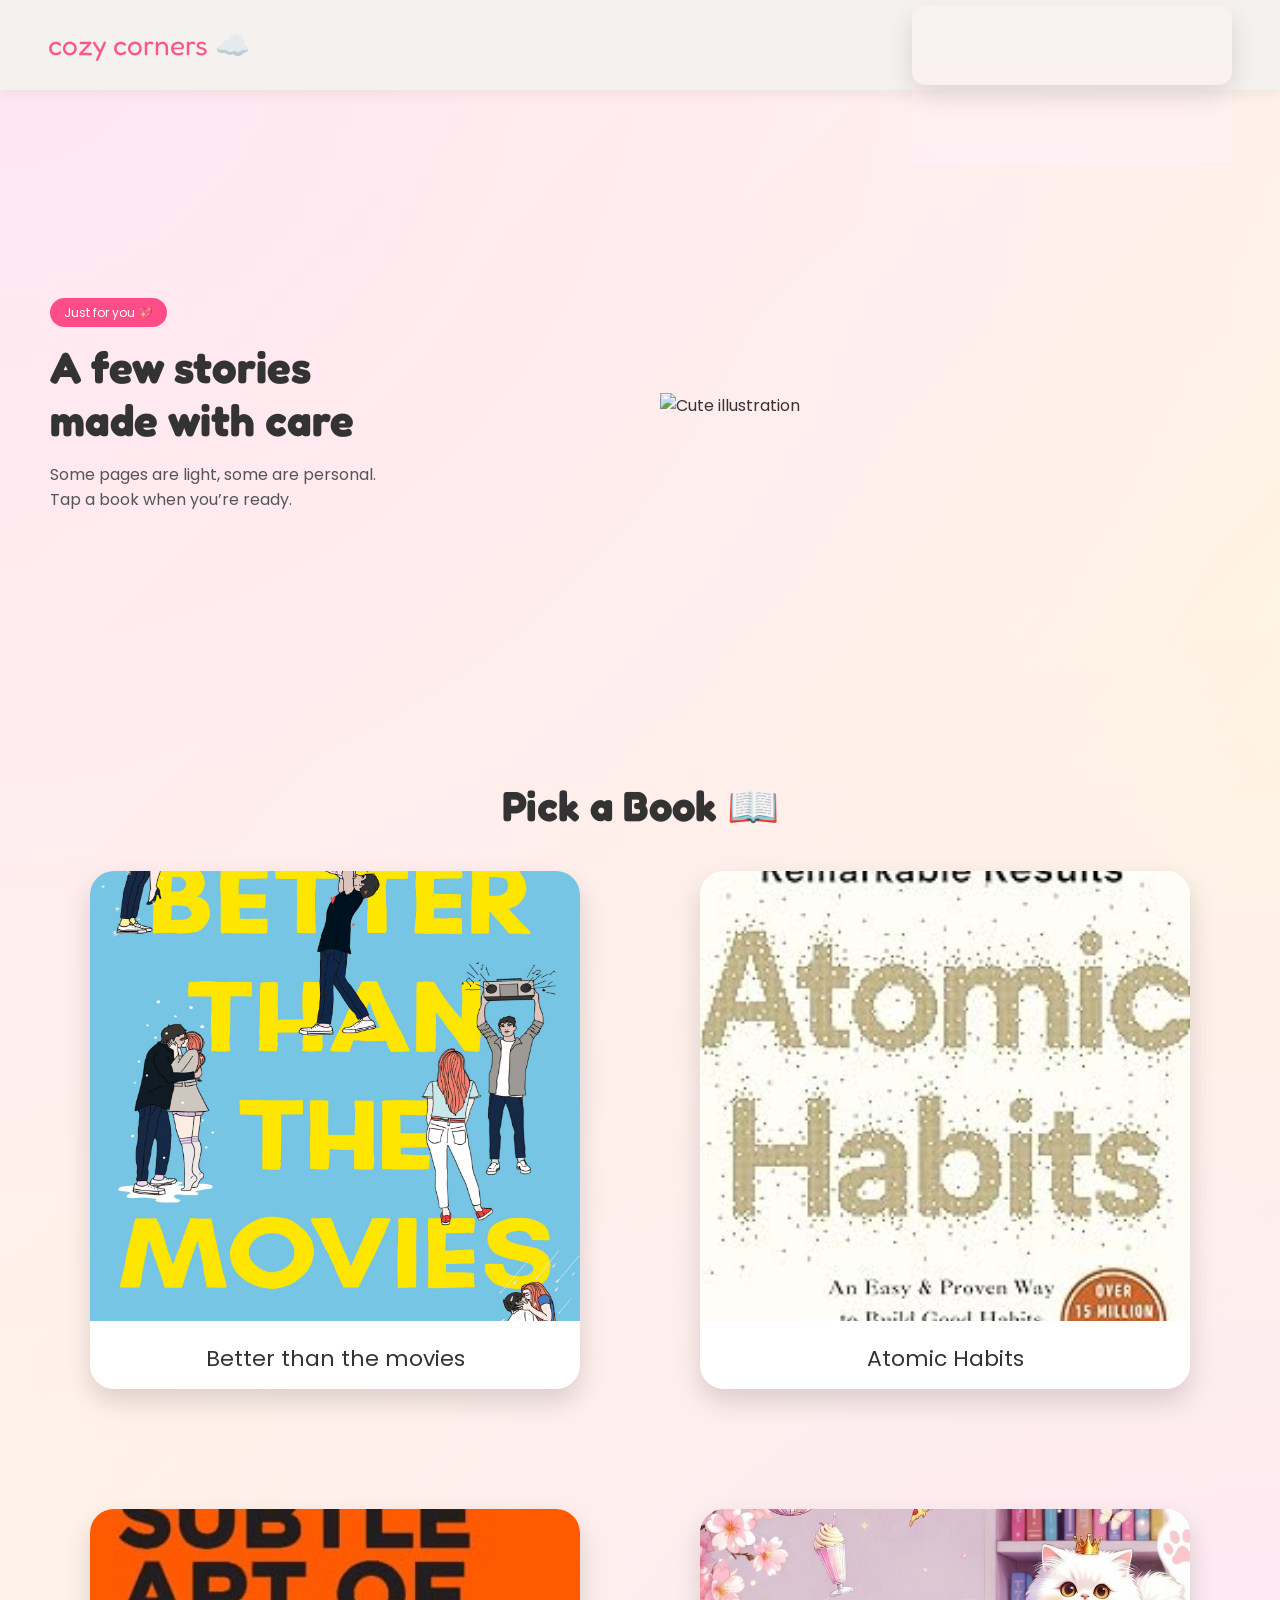
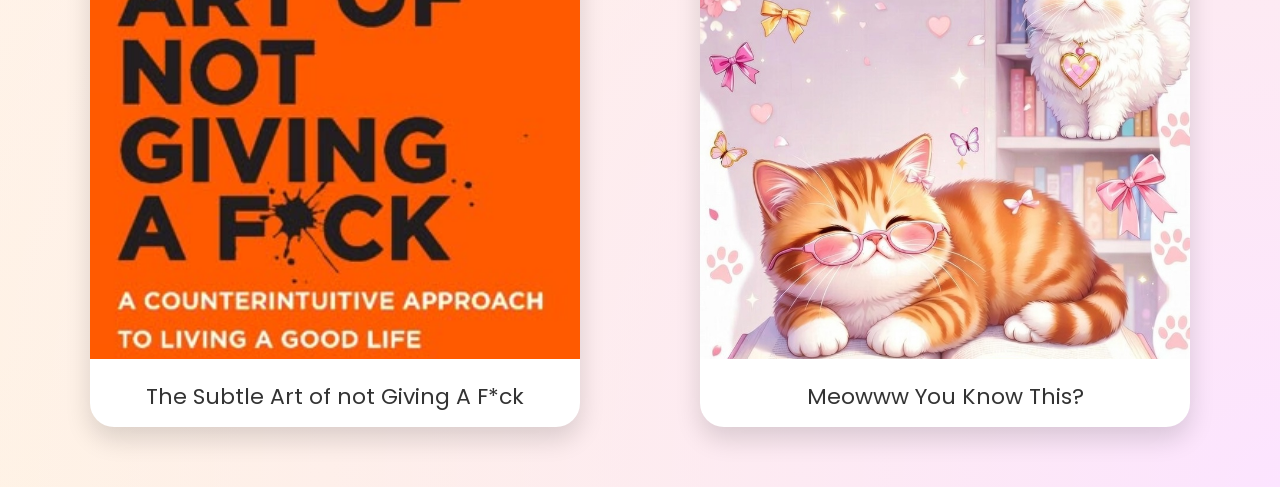
==== index.html @ b79d8ca6 "first commit" ====
<!DOCTYPE html>
<html lang="en">
<head>
  <meta charset="UTF-8" />
  <meta name="viewport" content="width=device-width, initial-scale=1.0"/>
  <title>My Little Library 💕</title>

  <link href="https://fonts.googleapis.com/css2?family=Fredoka:wght@400;600&family=Poppins:wght@300;400&display=swap" rel="stylesheet">
  <link rel="stylesheet" href="style.css" />
</head>
<!-- FOOTER MUSIC -->


<body>

  <!-- HEADER -->
  <nav class="navbar">
    <div class="logo">cozy corners ☁️</div>

    <footer class="music-footer">
   <div class="spotify-player">
    <iframe
      src="https://open.spotify.com/embed/track/1GwMQaZz6Au3QLDbjbMdme?theme=0"
      width="320"
      height="80"
      frameborder="0"
      allow="encrypted-media"
      loading="lazy">
    </iframe>
  </div>
</footer>
</button>

  </nav>

  <!-- Hidden YouTube Player -->
  <div class="yt-hidden">
    <iframe id="ytMusic" src="" allow="autoplay"></iframe>
  </div>

  <!-- HERO -->
  <section class="hero">
    <div class="hero-text">
      <span class="badge">Just for you 💖</span>
      <h1>A few stories<br>made with care</h1>
      <p>Some pages are light, some are personal.<br>
      Tap a book when you’re ready.</p>
    </div>

    <div class="hero-image">
      <img src="cat.png" alt="Cute illustration">
    </div>
  </section>

  <!-- BOOKS -->
  <section class="books-section">
    <h2>Pick a Book 📖</h2>

    <div class="bookshelf">
      <a href="book1.html" class="book">
        <img src="book1/1.png">
        <p>Better than the movies</p>
      </a>

      <a href="book2.html" class="book">
        <img src="atomic.jpg">
        <p>Atomic Habits</p>
      </a>

      <a href="book3.html" class="book">
        <img src="boo 3.jpg">
        <p>The Subtle Art of not Giving A F*ck</p>
      </a>

      <a href="book4.html" class="book">
        <img src="catt.jpg">
        <p>Meowww You Know This?</p>
      </a>
    </div>
  </section>

  <!-- JS -->
  <script src="script.js"></script>
</body>
</html>
---- style.css ----
/* ===== RESET ===== */
* {
  margin: 0;
  padding: 0;
  box-sizing: border-box;
}

/* ===== CUSTOM CURSOR ===== */
*,
*::before,
*::after {
  cursor: url("nail final.png") 32 32, auto !important;
}

/* ===== BODY ===== */
body {
  font-family: 'Poppins', sans-serif;
  background:
    radial-gradient(circle at top left, #ffe6f0, transparent 60%),
    radial-gradient(circle at bottom right, #fce4ff, transparent 60%),
    linear-gradient(135deg, #fff0f5, #fff7d6);
  color: #333;
}

/* ===== NAVBAR ===== */
.navbar {
  height: 90px;
  padding: 0 48px;
  display: flex;
  align-items: center;
  justify-content: space-between;
  background: #F4F1EE;
  box-shadow: 0 4px 12px rgba(0,0,0,0.06);
}

.logo {
  font-family: 'Fredoka', cursive;
  font-size: 28px;
  color: #FF4D88;
   opacity: 0.95;
}

.music-btn {
  background: #ff4d88;
  color: white;
  border: none;
  padding: 8px 16px;
  border-radius: 999px;
  font-size: 13px;
}

/* ===== HERO ===== */
.hero {
  min-height: 70vh;
  display: grid;
  grid-template-columns: 1fr 1fr;
  align-items: center;
  padding: 30px 50px;
  gap: 40px;
}

.hero-text .badge {
  background: #ff4d88;
  color: white;
  padding: 6px 14px;
  border-radius: 20px;
  font-size: 12px;
}

.hero-text h1 {
  font-family: 'Fredoka', cursive;
  font-size: 44px;
  margin: 16px 0;
}

.hero-text p {
  font-size: 16px;
  color: #555;
}

/* ===== HERO IMAGE ===== */
.hero-image img {
  width: 120%;
  max-height: 420px;
  object-fit: contain;
}

/* ===== BOOK SECTION ===== */
.books-section {
  padding: 60px 90px;
}

.books-section h2 {
  font-family: 'Fredoka', cursive;
  font-size: 42px;
  text-align: center;
  margin-bottom: 40px;
}

.bookshelf {
  display: grid;
  grid-template-columns: repeat(2, 1fr);
  gap: 120px;
  max-width: 1100px;
  margin: auto;
}

/* ===== BOOK CARD ===== */
.book {
  background: white;
  border-radius: 24px;
  overflow: hidden;
  text-decoration: none;
  color: #333;
  box-shadow: 0 12px 26px rgba(0,0,0,0.14);
  transition: transform 0.35s ease;
}

.book img {
  width: 100%;
  height: 450px;
  object-fit: cover;
}

.book p {
  padding: 14px;
  font-size: 22px;
  text-align: center;
}

.book:hover {
  transform: translateY(-12px) rotateY(-6deg);
}

/* ===== HIDE YOUTUBE ===== */
.yt-hidden {
  position: fixed;
  width: 1px;
  height: 1px;
  opacity: 0;
  overflow: hidden;
  pointer-events: none;
}

/* ===== MOBILE ===== */
@media (max-width: 900px) {
  .hero {
    grid-template-columns: 1fr;
    text-align: center;
  }

  .bookshelf {
    grid-template-columns: 1fr;
    gap: 60px;
  }

  .hero-image img {
    width: 100%;
  }
}
/* ===== FOOTER SPOTIFY MUSIC ===== */
.music-footer {
  margin-top: 120px;
  padding: 60px 20px 80px;
  background: linear-gradient(
    to bottom,
    rgba(255, 240, 245, 0),
    rgba(255, 240, 245, 0.95)
  );
  text-align: center;
}

.music-text {
  font-family: 'Fredoka', cursive;
  font-size: 18px;
  color: #555;
  margin-bottom: 16px;
}

.music-footer {
  margin-top: 20px;
  padding: 60px 0px 80px;
  background: linear-gradient(
    to bottom,
    rgba(255, 240, 245, 0),
    rgba(255, 240, 245, 0.95)
  );
  text-align: center;
}

.music-text {
  font-family: 'Fredoka', cursive;
  font-size: 18px;
  color: #555;
  margin-bottom: 16px;
}

.spotify-player {
  display: flex;
  justify-content: center;
}

.spotify-player iframe {
  border-radius: 14px;
  box-shadow: 0 10px 26px rgba(0,0,0,0.12);
}
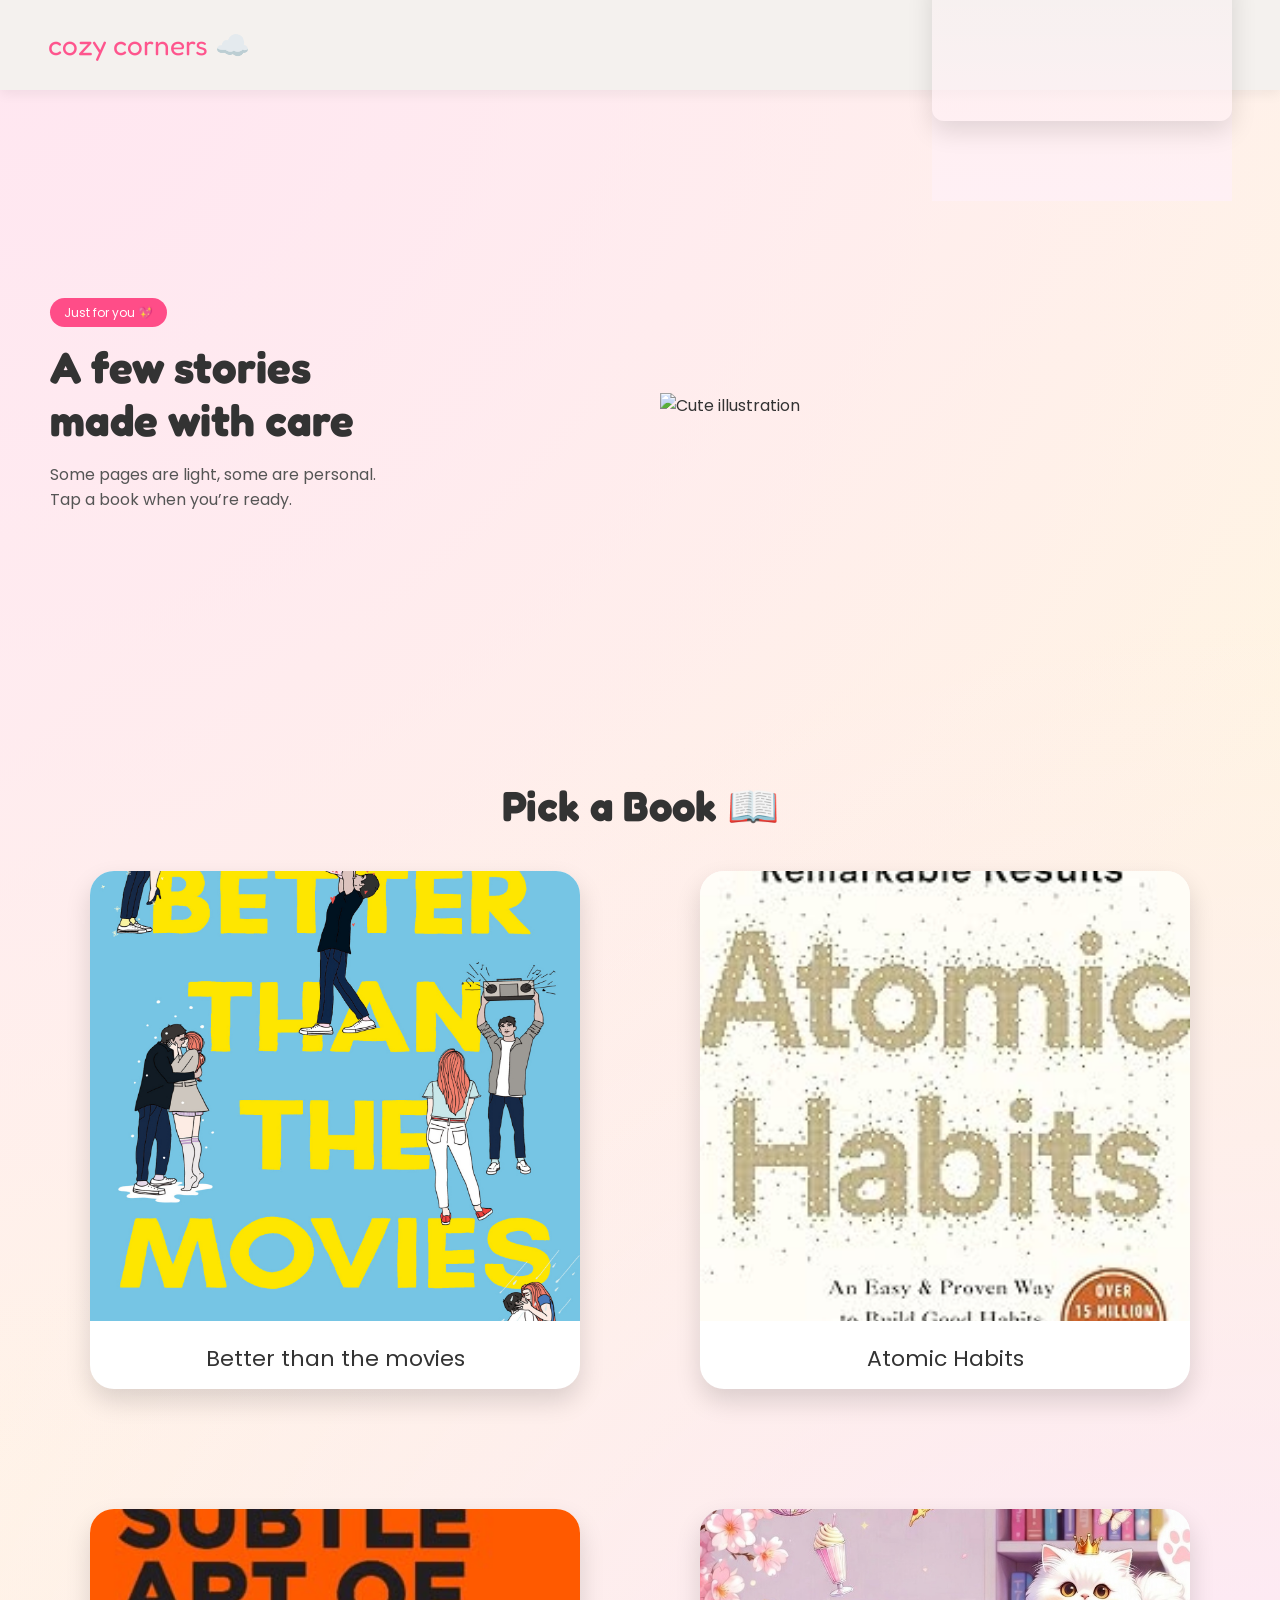
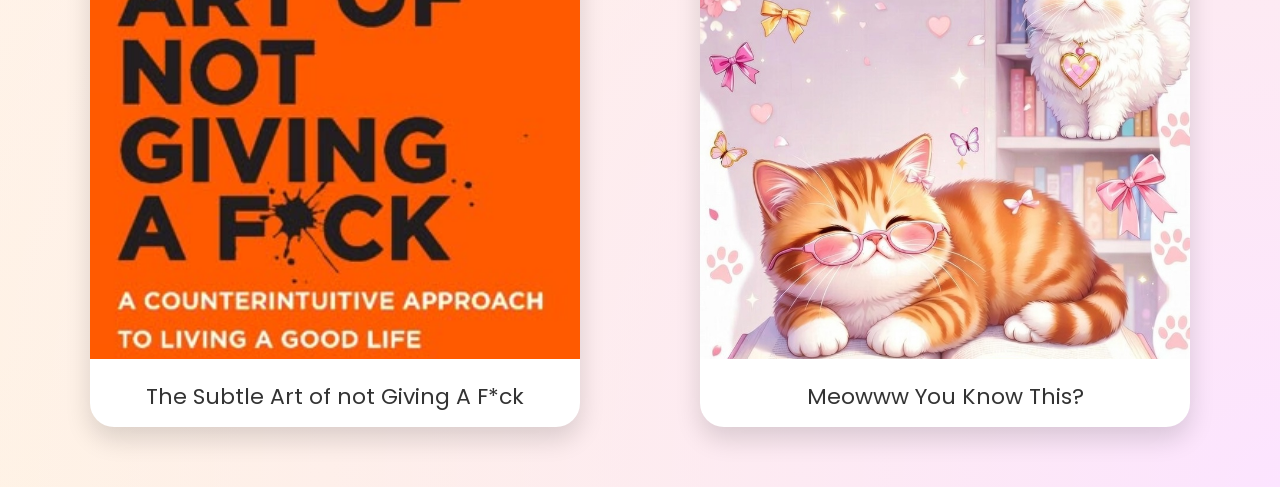
==== commit 53e80cfd: "Replace Spotify track iframe with album iframe song update" ====
--- a/index.html
+++ b/index.html
@@ -19,14 +19,7 @@
 
     <footer class="music-footer">
    <div class="spotify-player">
-    <iframe
-      src="https://open.spotify.com/embed/track/1GwMQaZz6Au3QLDbjbMdme?theme=0"
-      width="320"
-      height="80"
-      frameborder="0"
-      allow="encrypted-media"
-      loading="lazy">
-    </iframe>
+    <iframe data-testid="embed-iframe" style="border-radius:12px" src="https://open.spotify.com/embed/album/2KLNA0H5XiiMLPAWSb8sUu?utm_source=generator&theme=0&si=d317a56f1c1b4119" width="100%" height="152" frameBorder="0" allowfullscreen="" allow="autoplay; clipboard-write; encrypted-media; fullscreen; picture-in-picture" loading="lazy"></iframe>
   </div>
 </footer>
 </button>
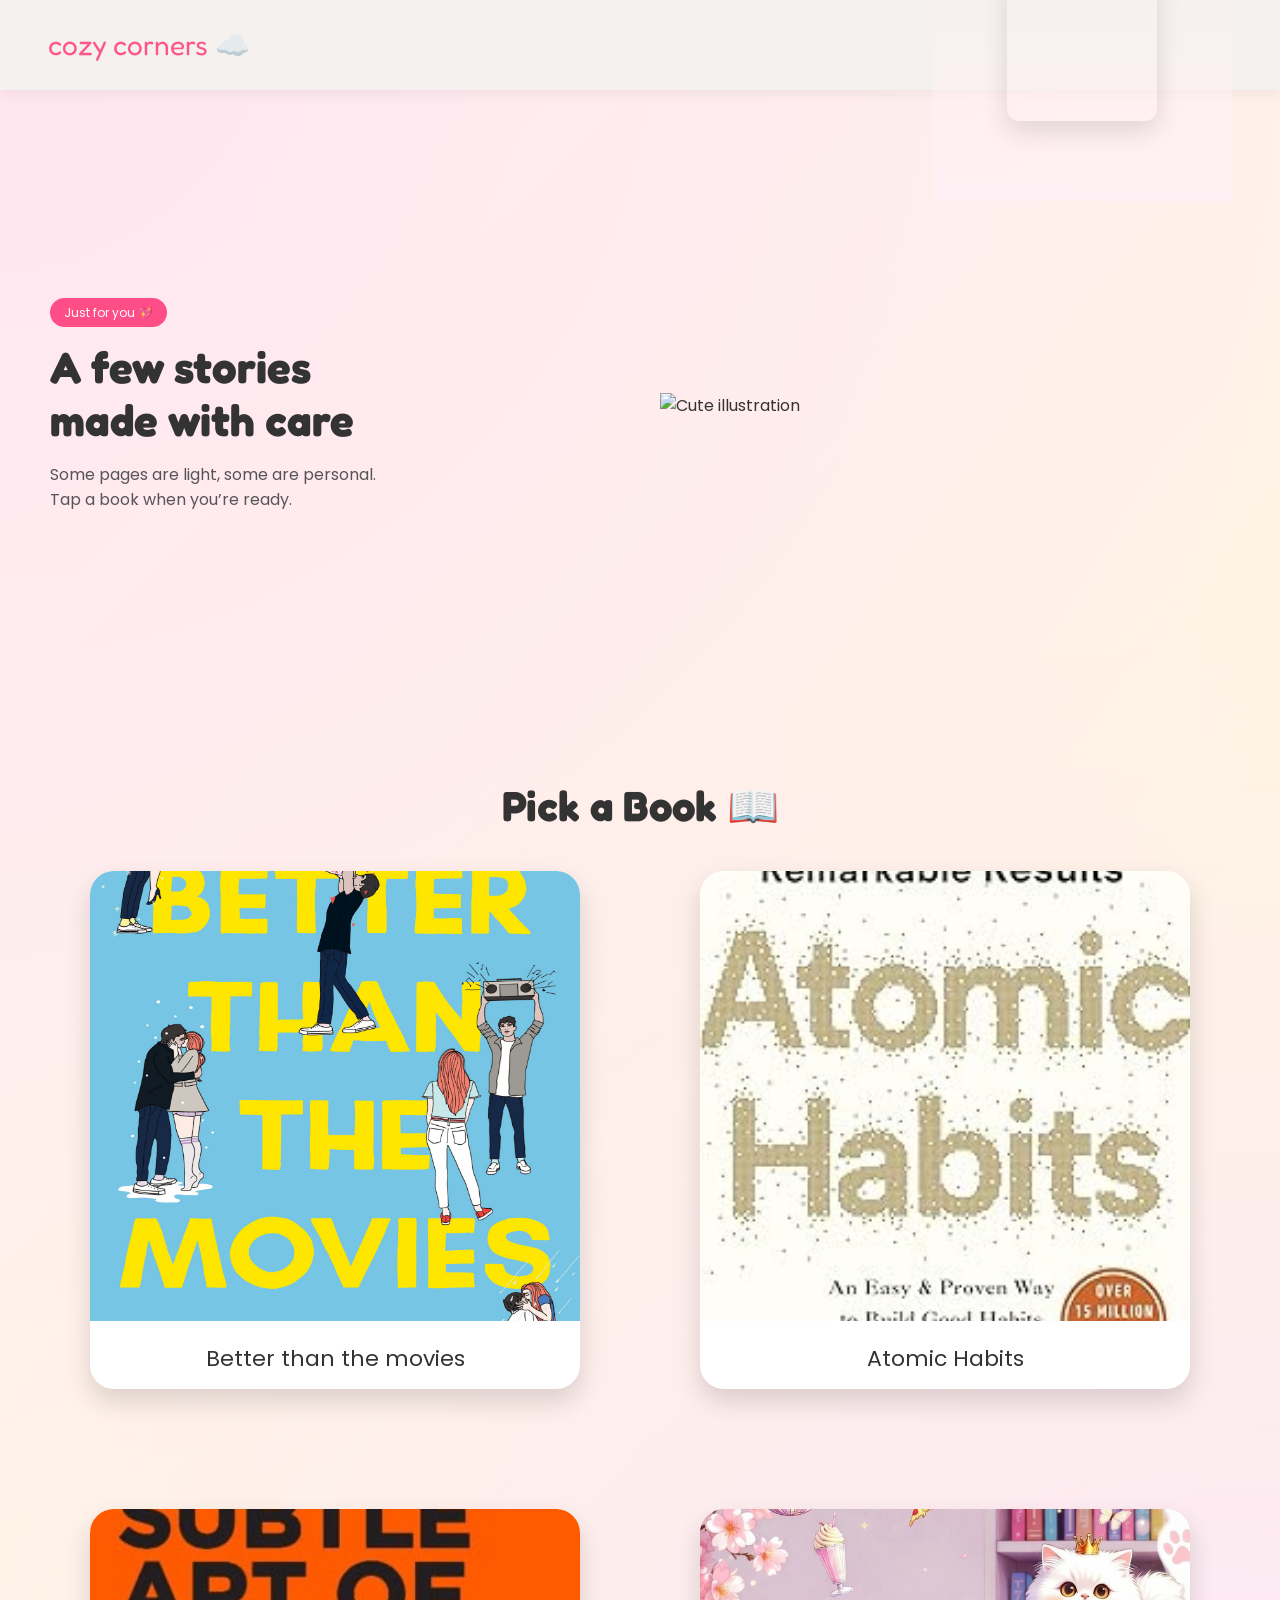
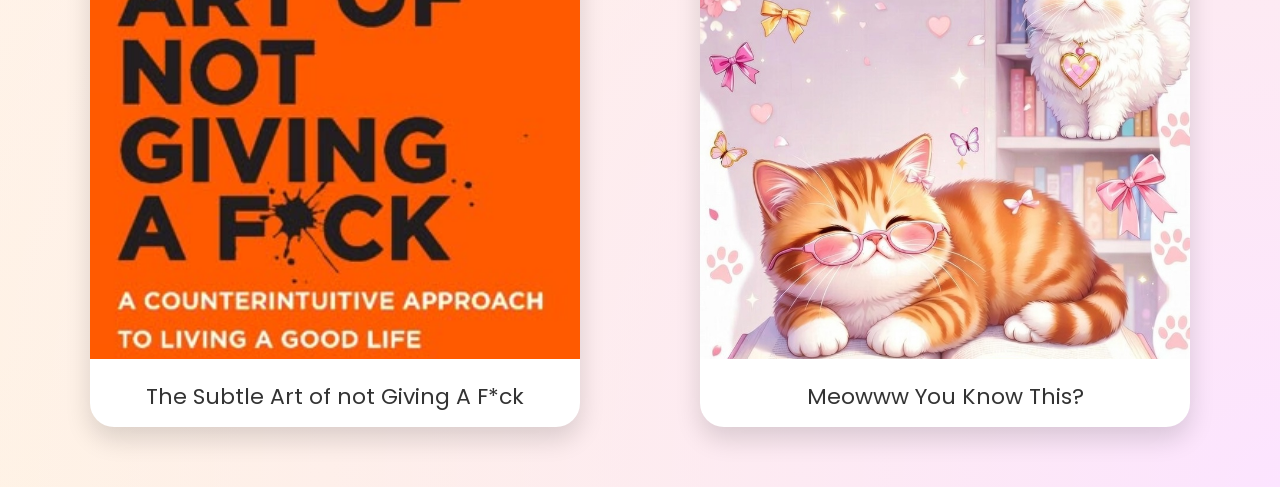
==== commit ec11c71b: "Change Spotify iframe width from 100% to 50%" ====
--- a/index.html
+++ b/index.html
@@ -19,7 +19,7 @@
 
     <footer class="music-footer">
    <div class="spotify-player">
-    <iframe data-testid="embed-iframe" style="border-radius:12px" src="https://open.spotify.com/embed/album/2KLNA0H5XiiMLPAWSb8sUu?utm_source=generator&theme=0&si=d317a56f1c1b4119" width="100%" height="152" frameBorder="0" allowfullscreen="" allow="autoplay; clipboard-write; encrypted-media; fullscreen; picture-in-picture" loading="lazy"></iframe>
+    <iframe data-testid="embed-iframe" style="border-radius:12px" src="https://open.spotify.com/embed/album/2KLNA0H5XiiMLPAWSb8sUu?utm_source=generator&theme=0&si=d317a56f1c1b4119" width="50%" height="152" frameBorder="0" allowfullscreen="" allow="autoplay; clipboard-write; encrypted-media; fullscreen; picture-in-picture" loading="lazy"></iframe>
   </div>
 </footer>
 </button>
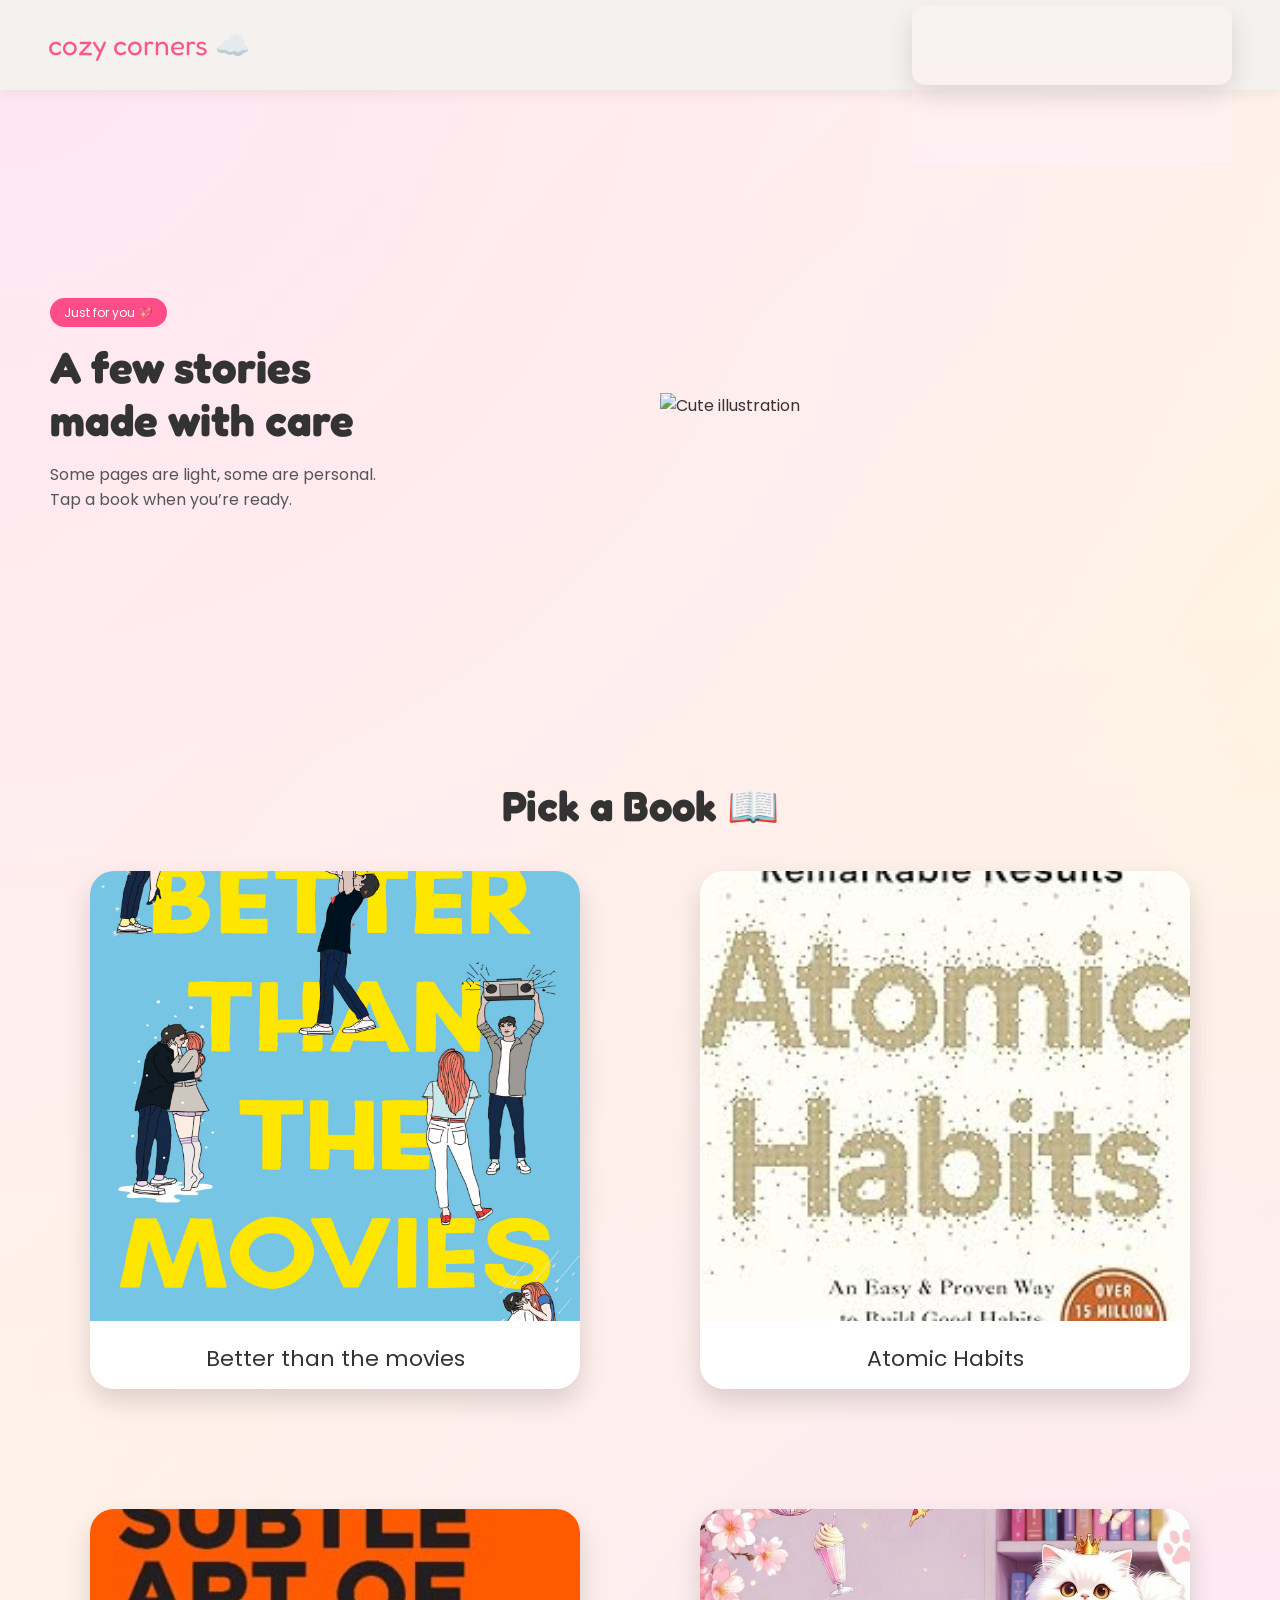
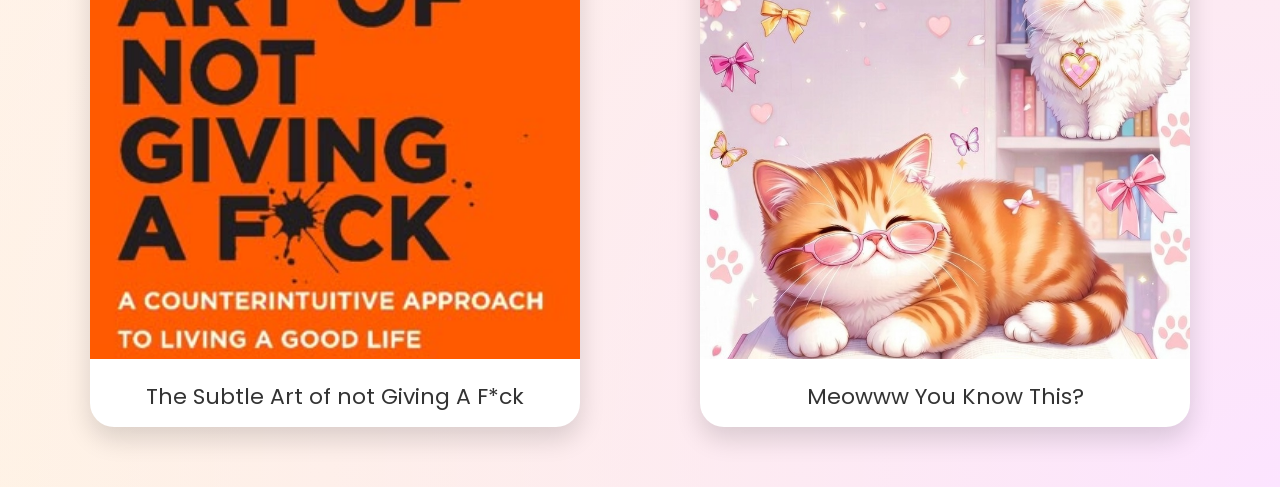
==== commit e6612a40: "Modify Spotify iframe for improved layout Updated Spotify iframe for better responsiveness." ====
--- a/index.html
+++ b/index.html
@@ -19,7 +19,14 @@
 
     <footer class="music-footer">
    <div class="spotify-player">
-    <iframe data-testid="embed-iframe" style="border-radius:12px" src="https://open.spotify.com/embed/album/2KLNA0H5XiiMLPAWSb8sUu?utm_source=generator&theme=0&si=d317a56f1c1b4119" width="50%" height="152" frameBorder="0" allowfullscreen="" allow="autoplay; clipboard-write; encrypted-media; fullscreen; picture-in-picture" loading="lazy"></iframe>
+    <iframe
+      src="https://open.spotify.com/embed/album/2KLNA0H5XiiMLPAWSb8sUu?utm_source=generator&theme=0&si=d317a56f1c1b4119"
+      width="320"
+      height="80"
+      frameborder="0"
+      allow="encrypted-media"
+      loading="lazy">
+    </iframe>
   </div>
 </footer>
 </button>
